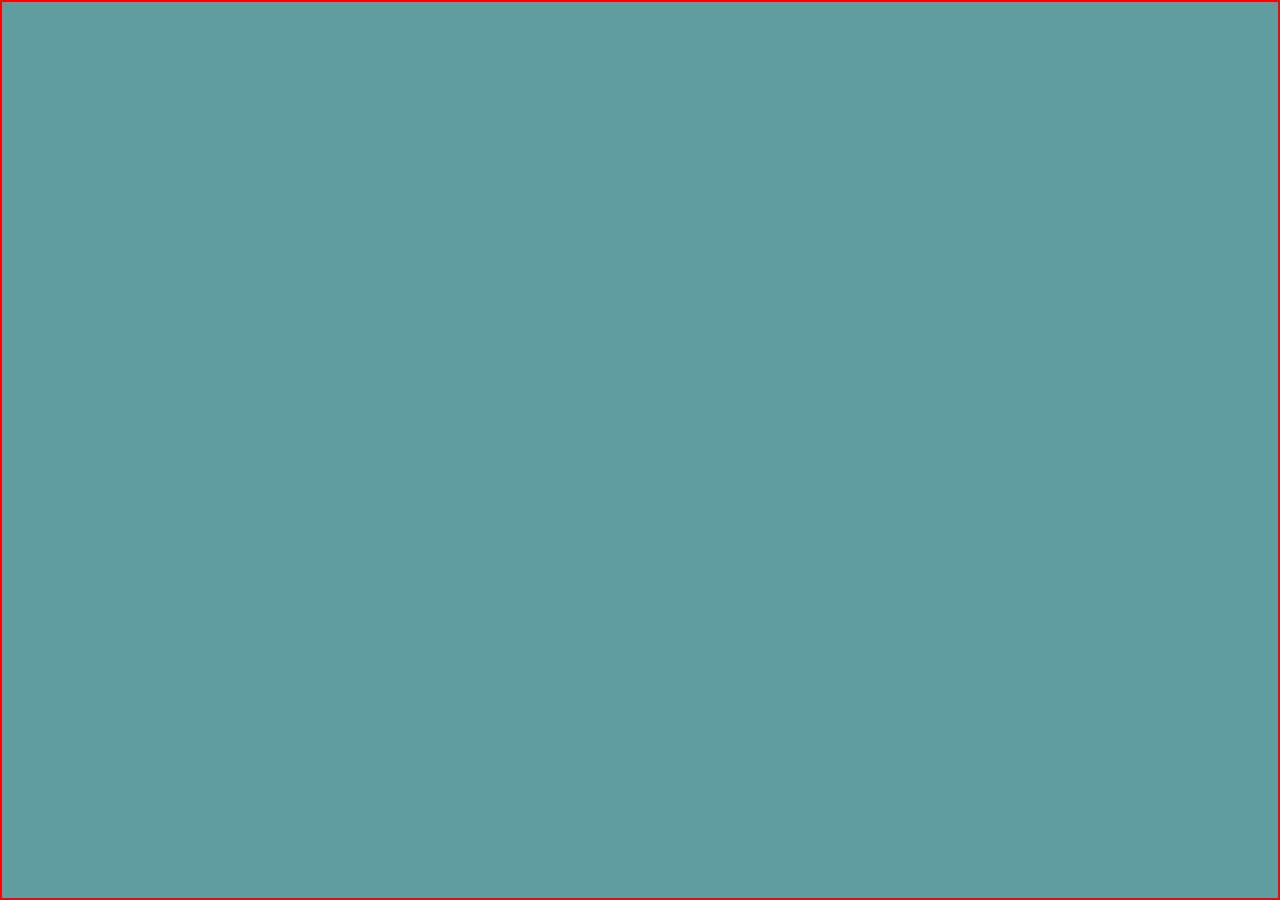
==== index.html @ da827016 "changing is done" ====
<!DOCTYPE html>
<html lang="en">
<head>
    <meta charset="UTF-8">
    <meta name="viewport" content="width=device-width, initial-scale=1.0">
    <title>Stuserve</title>
    <link rel="stylesheet" href="css/style.css">
</head>
<body>
    <div class="main-conatiner">

        
    </div>
</body>
</html>
---- css/style.css ----
*,body{
    margin: 0px;
    padding: 0px;
    box-sizing: border-box;
}
.main-conatiner{
    max-width: 1680px;
    margin: 0 auto;
    background: cadetblue;
    border: 2px solid red;
    height: 900px;
}
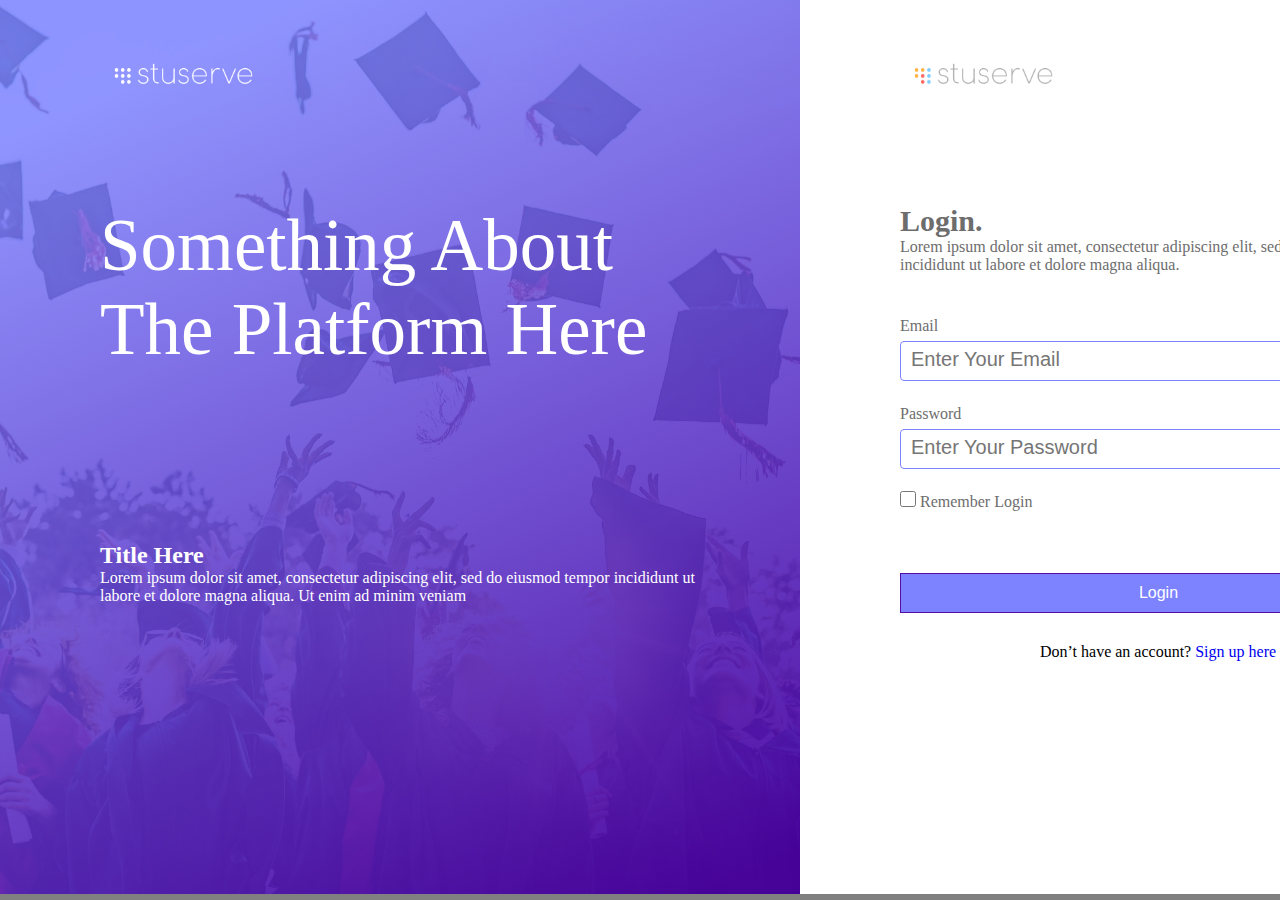
==== commit 582cb482: "changing is done" ====
--- a/index.html
+++ b/index.html
@@ -1,15 +1,64 @@
 <!DOCTYPE html>
 <html lang="en">
+
 <head>
     <meta charset="UTF-8">
     <meta name="viewport" content="width=device-width, initial-scale=1.0">
     <title>Stuserve</title>
     <link rel="stylesheet" href="css/style.css">
 </head>
+
 <body>
     <div class="main-conatiner">
-
-        
+        <!-- Login page -->
+        <div class="login-page">
+            <div class="login-content">
+                <div class="logo">
+                    <img src="images/first-logo.png" alt="" srcset="">
+                </div>
+                <div class="heading">
+                    Something About The Platform Here
+                </div>
+                <div class="paragraph">
+                    <h1>Title Here </h1>
+                    <p>
+                        Lorem ipsum dolor sit amet, consectetur adipiscing elit, sed do eiusmod tempor incididunt ut
+                        labore et dolore magna aliqua. Ut enim ad minim veniam
+                    </p>
+                </div>
+            </div>
+            <div class="login-form">
+                <div class="logo">
+                    <img src="images/second-logo.png" alt="" srcset="">
+                </div>
+                <div class="login-form-content">
+                    <h1> Login.</h1>
+                    <p> Lorem ipsum dolor sit amet, consectetur adipiscing elit, sed do eiusmod tempor incididunt ut
+                        labore et dolore magna aliqua.</p>
+                </div>
+                <div class="form">
+                    <div class="input-field">
+                        <p>
+                            <label for="">Email</label><br>
+                            <input type="text" placeholder="Enter Your Email">
+                        </p>
+                        <p>
+                            <label for="">Password</label><br>
+                            <input type="password" placeholder="Enter Your Password">
+                        </p>
+                        <p class="checkbox">
+                            <input type="checkbox">
+                            <label for="">Remember Login</label>
+                        </p>
+                    </div>
+                </div>
+                <button>Login</button>
+                <p>
+                    Don’t have an account? <span><a href="sign-up.html"> Sign up here</a></span>
+                </p>
+            </div>
+        </div>
     </div>
 </body>
+
 </html>--- a/css/style.css
+++ b/css/style.css
@@ -3,10 +3,217 @@
     padding: 0px;
     box-sizing: border-box;
 }
+body{
+    background: grey;
+}
 .main-conatiner{
-    max-width: 1680px;
+    max-width: 1920px;
     margin: 0 auto;
-    background: cadetblue;
-    border: 2px solid red;
     height: 900px;
-}+}
+.inner-container{
+    max-width: 1350px;
+    margin: 0 auto;
+    height: 400px;
+}
+  /* this  button use in all button in this webpage */
+button{
+    background: #7D83FF;
+    border: 1px solid #530FA4;
+    box-shadow: #000000;
+    outline: none;
+    cursor: pointer;
+}
+
+        /* Login page area  */
+.main-conatiner .sign-up-page{
+    display: grid;
+    grid-template-columns: auto 1fr;
+}
+.main-conatiner .sign-up-page .logo{
+    padding-top: 48px;
+    margin-bottom: 100px;
+}
+.main-conatiner .sign-up-page .sign-up-content{
+    background: url("../images/Sign\ Up.svg") no-repeat;
+    background-size: cover;
+    width: 800px;
+    height: 894px;
+    padding: 0px 100px;
+}
+.main-conatiner .sign-up-page .sign-up-content .heading{
+    font-size: 73px;
+    color: white;
+    margin-bottom: 170px;
+}
+.main-conatiner .sign-up-page .sign-up-content .paragraph h1{
+    font-size: 24px;
+    color: white;
+}
+.main-conatiner .sign-up-page .sign-up-content .paragraph p{
+    color: white;
+    font-size: 16px;
+}
+                 /* login form  start*/
+.main-conatiner .sign-up-page .sign-up-form{
+    padding: 0px 100px;
+    background: white;
+}
+.main-conatiner .sign-up-page .sign-up-form .sign-up-form-content{
+    margin-bottom: 37px;
+    color: #6D6D6D;
+}
+.main-conatiner .sign-up-page .sign-up-form .sign-up-form-content h1{
+    font-size: 30px;
+}
+.main-conatiner .sign-up-page .sign-up-form .sign-up-form-content p{
+    font-size: 16px;
+    padding: 0px 0px;
+}
+.main-conatiner .sign-up-page .sign-up-form .input-field p input{
+    width: 517px;
+    height: 40px;
+    border: 1px solid var(--unnamed-color-7d83ff);
+    border: 1px solid #7D83FF;
+    border-radius: 4px;
+    opacity: 1;
+    outline: none;
+    font-size: 16px;
+}
+.main-conatiner .sign-up-page .sign-up-form .input-field label{
+    font-size: 16px;
+    line-height: 30px;
+    padding: 0px 0px;
+}
+.main-conatiner .sign-up-page .sign-up-form .input-field p{
+    margin-bottom: 18px;
+    color: #6D6D6D;
+    padding: 0px 0px;
+}
+.main-conatiner .sign-up-page .sign-up-form .input-field p:last-child{
+    margin-bottom: 0px;
+}
+input::placeholder{
+   font-size: 20px;
+}
+.main-conatiner .sign-up-page .sign-up-form .input-field p input{
+    padding: 0px 10px;
+    line-height: 40px;
+}
+.main-conatiner .sign-up-page .sign-up-form .form{
+    margin-bottom: 56px;
+}
+.main-conatiner .sign-up-page .sign-up-form button{
+    width: 517px;
+    height: 40px;
+    color: white;
+    font-size: 16px;
+    margin-bottom: 30px;
+}
+.main-conatiner .sign-up-page .sign-up-form p{
+    padding: 0px 140px;
+  
+}
+.main-conatiner .sign-up-page .sign-up-form p span a{
+    text-decoration: none;
+}
+/* login page area end */
+
+/* Sign up page area start */
+.main-conatiner .login-page{
+    display: grid;
+    grid-template-columns: auto 1fr;
+}
+.main-conatiner .login-page .logo{
+    padding-top: 48px;
+    margin-bottom: 100px;
+}
+.main-conatiner .login-page .login-content{
+    background: url("../images/Bitmap.jpg") no-repeat;
+    background-size: cover;
+    width: 800px;
+    height: 894px;
+    padding: 0px 100px;
+}
+.main-conatiner .login-page .login-content .heading{
+    font-size: 73px;
+    color: white;
+    margin-bottom: 170px;
+}
+.main-conatiner .login-page .login-content .paragraph h1{
+    font-size: 24px;
+    color: white;
+}
+.main-conatiner .login-page .login-content .paragraph p{
+    color: white;
+    font-size: 16px;
+}
+                 /* login form  start*/
+.main-conatiner .login-page .login-form{
+    padding: 0px 100px;
+    background: white;
+}
+.main-conatiner .login-page .login-form .login-form-content{
+    margin-bottom: 37px;
+    color: #6D6D6D;
+}
+.main-conatiner .login-page .login-form .login-form-content h1{
+    font-size: 30px;
+}
+.main-conatiner .login-page .login-form .login-form-content p{
+    font-size: 16px;
+    padding: 0px 0px;
+}
+.main-conatiner .login-page .login-form .input-field p input{
+    width: 517px;
+    height: 40px;
+    border: 1px solid var(--unnamed-color-7d83ff);
+    border: 1px solid #7D83FF;
+    border-radius: 4px;
+    opacity: 1;
+    outline: none;
+    font-size: 16px;
+}
+.main-conatiner .login-page .login-form .input-field label{
+    font-size: 16px;
+  line-height: 30px;
+  padding: 0px 0px;
+}
+.main-conatiner .login-page .login-form .input-field p{
+    margin-bottom: 18px;
+    color: #6D6D6D;
+    padding: 0px 0px;
+}
+.main-conatiner .login-page .login-form .input-field p:last-child{
+    margin-bottom: 0px;
+}
+input::placeholder{
+   font-size: 20px;
+}
+.main-conatiner .login-page .login-form .input-field p input{
+    padding: 0px 10px;
+    line-height: 40px;
+}
+.main-conatiner .login-page .login-form .input-field .checkbox input{
+    width: 16px;
+    height: 16px;
+}
+.main-conatiner .login-page .login-form .form{
+    margin-bottom: 56px;
+}
+.main-conatiner .login-page .login-form button{
+    width: 517px;
+    height: 40px;
+    color: white;
+    font-size: 16px;
+    margin-bottom: 30px;
+}
+.main-conatiner .login-page .login-form p{
+    padding: 0px 140px;
+  
+}
+.main-conatiner .login-page .login-form p span a{
+    text-decoration: none;
+}
+
+/* Sign up page area end */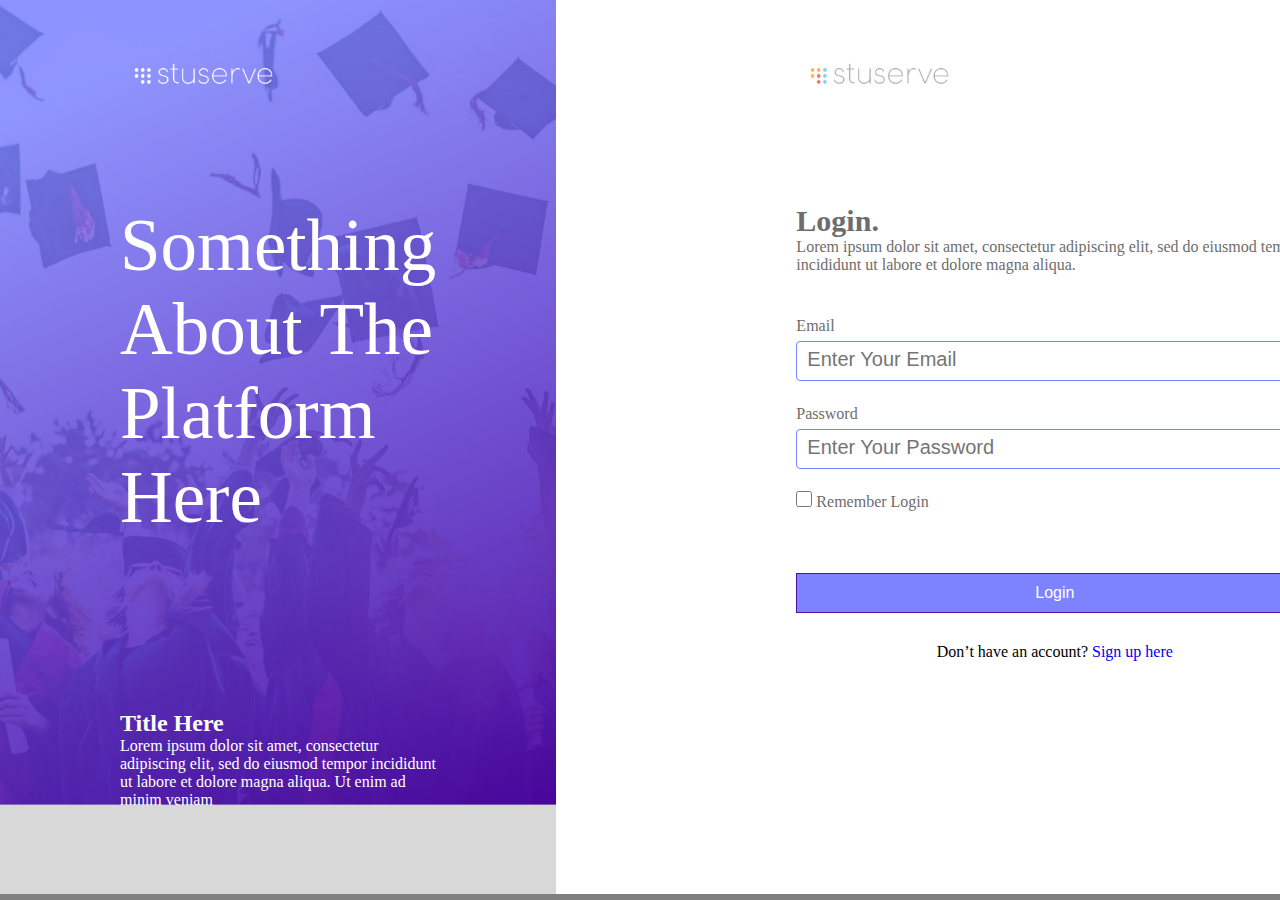
==== commit 31ac5902: "changing is done" ====
--- a/index.html
+++ b/index.html
@@ -53,7 +53,7 @@
                     </div>
                 </div>
                 <button>Login</button>
-                <p>
+                <p >
                     Don’t have an account? <span><a href="sign-up.html"> Sign up here</a></span>
                 </p>
             </div>
--- a/css/style.css
+++ b/css/style.css
@@ -26,51 +26,51 @@
 }
 
         /* Login page area  */
-.main-conatiner .sign-up-page{
+.main-conatiner .login-page{
     display: grid;
     grid-template-columns: auto 1fr;
 }
-.main-conatiner .sign-up-page .logo{
+.main-conatiner .login-page .logo{
     padding-top: 48px;
     margin-bottom: 100px;
 }
-.main-conatiner .sign-up-page .sign-up-content{
-    background: url("../images/Sign\ Up.svg") no-repeat;
+.main-conatiner .login-page .login-content{
+    background: url("../images/Bitmap.jpg") no-repeat;
     background-size: cover;
-    width: 800px;
+    width: 100%;
     height: 894px;
-    padding: 0px 100px;
-}
-.main-conatiner .sign-up-page .sign-up-content .heading{
+    padding: 0px 120px;
+}
+.main-conatiner .login-page .login-content .heading{
     font-size: 73px;
     color: white;
     margin-bottom: 170px;
 }
-.main-conatiner .sign-up-page .sign-up-content .paragraph h1{
+.main-conatiner .login-page .login-content .paragraph h1{
     font-size: 24px;
     color: white;
 }
-.main-conatiner .sign-up-page .sign-up-content .paragraph p{
+.main-conatiner .login-page .login-content .paragraph p{
     color: white;
     font-size: 16px;
 }
                  /* login form  start*/
-.main-conatiner .sign-up-page .sign-up-form{
-    padding: 0px 100px;
+.main-conatiner .login-page .login-form{
+    padding: 0px 240px;
     background: white;
 }
-.main-conatiner .sign-up-page .sign-up-form .sign-up-form-content{
+.main-conatiner .login-page .login-form .login-form-content{
     margin-bottom: 37px;
     color: #6D6D6D;
 }
-.main-conatiner .sign-up-page .sign-up-form .sign-up-form-content h1{
+.main-conatiner .login-page .login-form .login-form-content h1{
     font-size: 30px;
 }
-.main-conatiner .sign-up-page .sign-up-form .sign-up-form-content p{
-    font-size: 16px;
-    padding: 0px 0px;
-}
-.main-conatiner .sign-up-page .sign-up-form .input-field p input{
+.main-conatiner .login-page .login-form .login-form-content p{
+    font-size: 16px;
+   text-align: left;
+}
+.main-conatiner .login-page .login-form .input-field p input{
     width: 517px;
     height: 40px;
     border: 1px solid var(--unnamed-color-7d83ff);
@@ -80,91 +80,95 @@
     outline: none;
     font-size: 16px;
 }
-.main-conatiner .sign-up-page .sign-up-form .input-field label{
-    font-size: 16px;
-    line-height: 30px;
-    padding: 0px 0px;
-}
-.main-conatiner .sign-up-page .sign-up-form .input-field p{
+.main-conatiner .login-page .login-form .input-field label{
+    font-size: 16px;
+  line-height: 30px;
+    text-align: left;
+}
+.main-conatiner .login-page .login-form .input-field p{
     margin-bottom: 18px;
     color: #6D6D6D;
-    padding: 0px 0px;
-}
-.main-conatiner .sign-up-page .sign-up-form .input-field p:last-child{
+    text-align: left;
+}
+.main-conatiner .login-page .login-form .input-field p:last-child{
     margin-bottom: 0px;
 }
 input::placeholder{
    font-size: 20px;
 }
-.main-conatiner .sign-up-page .sign-up-form .input-field p input{
+.main-conatiner .login-page .login-form .input-field p input{
     padding: 0px 10px;
     line-height: 40px;
 }
-.main-conatiner .sign-up-page .sign-up-form .form{
+.main-conatiner .login-page .login-form .input-field .checkbox input{
+    width: 16px;
+    height: 16px;
+}
+.main-conatiner .login-page .login-form .form{
     margin-bottom: 56px;
 }
-.main-conatiner .sign-up-page .sign-up-form button{
+.main-conatiner .login-page .login-form button{
     width: 517px;
     height: 40px;
     color: white;
     font-size: 16px;
     margin-bottom: 30px;
 }
-.main-conatiner .sign-up-page .sign-up-form p{
-    padding: 0px 140px;
-  
-}
-.main-conatiner .sign-up-page .sign-up-form p span a{
+.main-conatiner .login-page .login-form p {
+    text-align: center;  
+}
+.main-conatiner .login-page .login-form p span a{
     text-decoration: none;
 }
+
 /* login page area end */
 
 /* Sign up page area start */
-.main-conatiner .login-page{
+.main-conatiner .sign-up-page{
     display: grid;
     grid-template-columns: auto 1fr;
 }
-.main-conatiner .login-page .logo{
+.main-conatiner .sign-up-page .logo{
     padding-top: 48px;
     margin-bottom: 100px;
 }
-.main-conatiner .login-page .login-content{
-    background: url("../images/Bitmap.jpg") no-repeat;
+.main-conatiner .sign-up-page .sign-up-content{
+   background: url("../images/Group\ 10473.svg") no-repeat;
     background-size: cover;
-    width: 800px;
+    width: 100%;
     height: 894px;
-    padding: 0px 100px;
-}
-.main-conatiner .login-page .login-content .heading{
+    padding: 0px 120px;
+}
+.main-conatiner .sign-up-page .sign-up-content .heading{
     font-size: 73px;
     color: white;
     margin-bottom: 170px;
 }
-.main-conatiner .login-page .login-content .paragraph h1{
+.main-conatiner .sign-up-page .sign-up-content .paragraph h1{
     font-size: 24px;
     color: white;
 }
-.main-conatiner .login-page .login-content .paragraph p{
-    color: white;
-    font-size: 16px;
-}
-                 /* login form  start*/
-.main-conatiner .login-page .login-form{
-    padding: 0px 100px;
+.main-conatiner .sign-up-page .sign-up-content .paragraph p{
+    color: white;
+    font-size: 16px;
+}
+
+.main-conatiner .sign-up-page .sign-up-form{
+    padding: 0px 240px;
     background: white;
 }
-.main-conatiner .login-page .login-form .login-form-content{
+.main-conatiner .sign-up-page .sign-up-form .sign-up-form-content{
     margin-bottom: 37px;
     color: #6D6D6D;
 }
-.main-conatiner .login-page .login-form .login-form-content h1{
+.main-conatiner .sign-up-page .sign-up-form .sign-up-form-content h1{
     font-size: 30px;
 }
-.main-conatiner .login-page .login-form .login-form-content p{
-    font-size: 16px;
-    padding: 0px 0px;
-}
-.main-conatiner .login-page .login-form .input-field p input{
+.main-conatiner .sign-up-page .sign-up-form .sign-up-form-content p{
+    font-size: 16px;
+    text-align: left;
+}
+.main-conatiner .sign-up-page .sign-up-form .input-field p input{
     width: 517px;
     height: 40px;
     border: 1px solid var(--unnamed-color-7d83ff);
@@ -174,46 +178,140 @@
     outline: none;
     font-size: 16px;
 }
-.main-conatiner .login-page .login-form .input-field label{
+.main-conatiner .sign-up-page .sign-up-form .input-field label{
+    font-size: 16px;
+    line-height: 30px;
+    text-align: left;
+}
+.main-conatiner .sign-up-page .sign-up-form .input-field p{
+    margin-bottom: 18px;
+    color: #6D6D6D;
+    text-align: left;
+}
+.main-conatiner .sign-up-page .sign-up-form .input-field p:last-child{
+    margin-bottom: 0px;
+}
+input::placeholder{
+   font-size: 20px;
+}
+.main-conatiner .sign-up-page .sign-up-form .input-field p input{
+    padding: 0px 10px;
+    line-height: 40px;
+}
+.main-conatiner .sign-up-page .sign-up-form .form{
+    margin-bottom: 56px;
+}
+.main-conatiner .sign-up-page .sign-up-form button{
+    width: 517px;
+    height: 40px;
+    color: white;
+    font-size: 16px;
+    margin-bottom: 30px;
+}
+.main-conatiner .sign-up-page .sign-up-form p{
+    text-align: center;
+}
+.main-conatiner .sign-up-page .sign-up-form p span a{
+    text-decoration: none;
+}
+/* Sign up page area end */
+
+/* forget password area start */
+.main-conatiner .forget-password-page{
+    display: grid;
+    grid-template-columns: auto 1fr;
+}
+.main-conatiner .forget-password-page .logo{
+    padding-top: 48px;
+    margin-bottom: 100px;
+}
+.main-conatiner .forget-password-page .forget-password-content{
+    background: url("../images/Group\ 10475.svg") no-repeat;
+    background-size: cover;
+    width: 100%;
+    height: 894px;
+    padding: 0px 120px;
+}
+.main-conatiner .forget-password-page .forget-password-content .heading{
+    font-size: 73px;
+    color: white;
+    margin-bottom: 170px;
+}
+.main-conatiner .forget-password-page .forget-password-content .paragraph h1{
+    font-size: 24px;
+    color: white;
+}
+.main-conatiner .forget-password-page .forget-password-content .paragraph p{
+    color: white;
+    font-size: 16px;
+}
+                 /* forget password form  start*/
+.main-conatiner .forget-password-page .forget-password-form{
+    padding: 0px 240px;
+    background: white;
+}
+.main-conatiner .forget-password-page .forget-password-form .forget-password-form-content{
+    margin-bottom: 37px;
+    color: #6D6D6D;
+    text-align: center;
+}
+.main-conatiner .forget-password-page .forget-password-form .forget-password-form-content h1{
+    font-size: 30px;
+    margin-bottom: 35px;
+}
+
+.main-conatiner .forget-password-page .forget-password-form .forget-password-form-content p{
+    font-size: 16px;
+}
+.main-conatiner .forget-password-page .forget-password-form .input-field p input{
+    width: 517px;
+    height: 40px;
+    border: 1px solid var(--unnamed-color-7d83ff);
+    border: 1px solid #7D83FF;
+    border-radius: 4px;
+    opacity: 1;
+    outline: none;
+    font-size: 16px;
+}
+.main-conatiner .forget-password-page .forget-password-form .input-field label{
     font-size: 16px;
   line-height: 30px;
   padding: 0px 0px;
 }
-.main-conatiner .login-page .login-form .input-field p{
+.main-conatiner .forget-password-page .forget-password-form .input-field p{
     margin-bottom: 18px;
     color: #6D6D6D;
     padding: 0px 0px;
 }
-.main-conatiner .login-page .login-form .input-field p:last-child{
+.main-conatiner .forget-password-page .forget-password-form .input-field p:last-child{
     margin-bottom: 0px;
 }
 input::placeholder{
    font-size: 20px;
 }
-.main-conatiner .login-page .login-form .input-field p input{
+.main-conatiner .forget-password-page .forget-password-form .input-field p input{
     padding: 0px 10px;
     line-height: 40px;
 }
-.main-conatiner .login-page .login-form .input-field .checkbox input{
+/* .main-conatiner .forget-password-page .forget-password-form .input-field .checkbox input{
     width: 16px;
     height: 16px;
-}
-.main-conatiner .login-page .login-form .form{
+} */
+.main-conatiner .forget-password-page .forget-password-form .form{
     margin-bottom: 56px;
 }
-.main-conatiner .login-page .login-form button{
+.main-conatiner .forget-password-page .forget-password-form button{
     width: 517px;
     height: 40px;
     color: white;
     font-size: 16px;
     margin-bottom: 30px;
 }
-.main-conatiner .login-page .login-form p{
+.main-conatiner .forget-password-page .forget-password-form p{
     padding: 0px 140px;
   
 }
-.main-conatiner .login-page .login-form p span a{
+.main-conatiner .forget-password-page .forget-password-form button a{
     text-decoration: none;
-}
-
-/* Sign up page area end */+    color: white;
+}
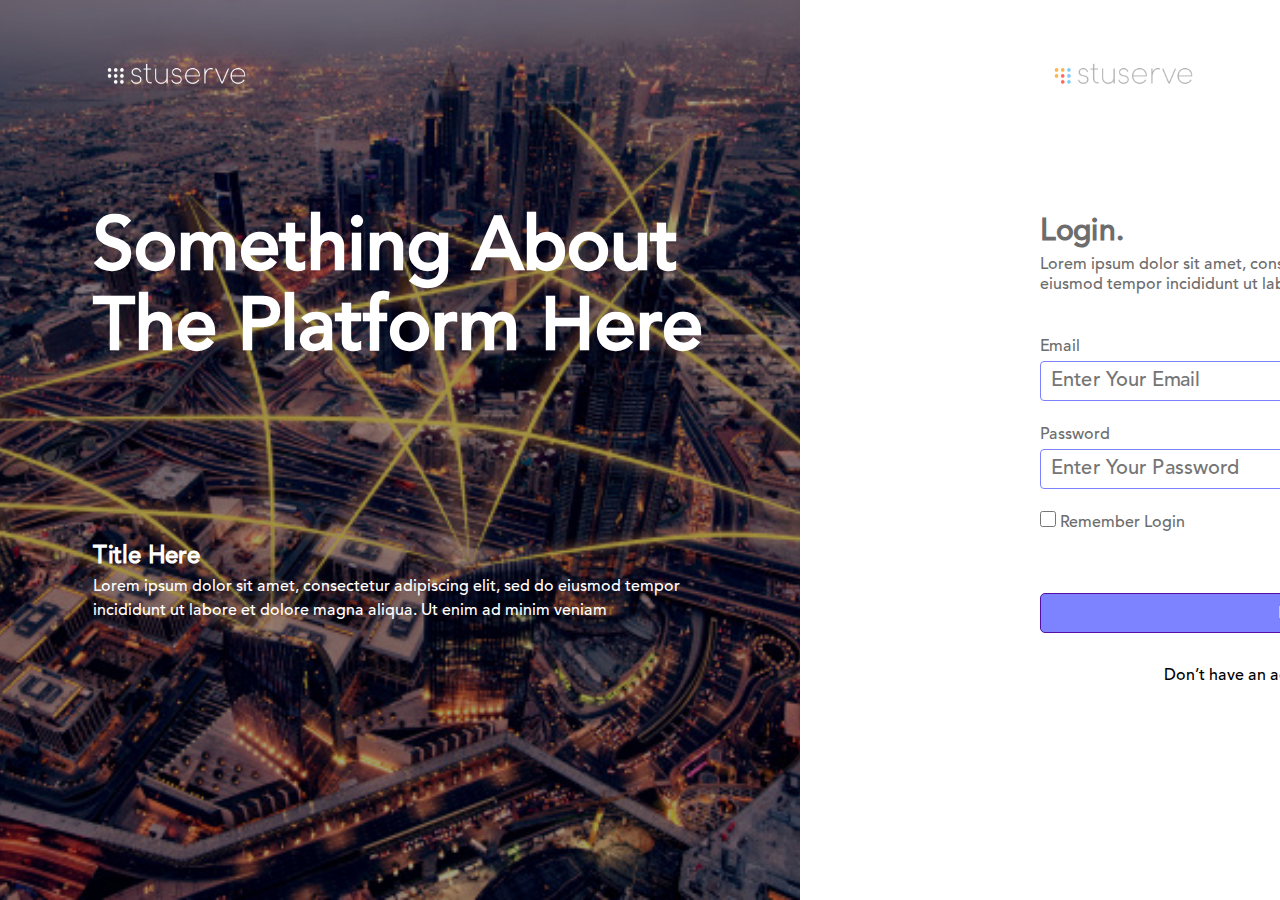
==== commit d9b588d3: "changing is done" ====
--- a/index.html
+++ b/index.html
@@ -17,7 +17,7 @@
                     <img src="images/first-logo.png" alt="" srcset="">
                 </div>
                 <div class="heading">
-                    Something About The Platform Here
+                    <h1>Something About The Platform Here</h1>
                 </div>
                 <div class="paragraph">
                     <h1>Title Here </h1>
--- a/css/style.css
+++ b/css/style.css
@@ -2,19 +2,24 @@
     margin: 0px;
     padding: 0px;
     box-sizing: border-box;
-}
-body{
-    background: grey;
+    font-family:"Avenir-Medium" ;   
+}
+/* body{
+    background:#A7A7A7;
+} */
+@font-face {
+    font-family: "Avenir-Medium" ;
+   src: url("../fonts/Avenir-Medium.ttf");
 }
 .main-conatiner{
     max-width: 1920px;
     margin: 0 auto;
-    height: 900px;
+    background: white;
+    /* padding-bottom: 40px; */
 }
 .inner-container{
-    max-width: 1350px;
+    max-width: 1240px;
     margin: 0 auto;
-    height: 400px;
 }
   /* this  button use in all button in this webpage */
 button{
@@ -23,8 +28,8 @@
     box-shadow: #000000;
     outline: none;
     cursor: pointer;
-}
-
+    border-radius: 5px;
+}
         /* Login page area  */
 .main-conatiner .login-page{
     display: grid;
@@ -35,16 +40,17 @@
     margin-bottom: 100px;
 }
 .main-conatiner .login-page .login-content{
-    background: url("../images/Bitmap.jpg") no-repeat;
+    background: url("../images/Group\ 10473.svg") no-repeat;
     background-size: cover;
-    width: 100%;
-    height: 894px;
-    padding: 0px 120px;
-}
-.main-conatiner .login-page .login-content .heading{
+    width: 800px;
+    height: 900px;
+    padding: 0px 93px;
+}
+.main-conatiner .login-page .login-content .heading h1{
     font-size: 73px;
     color: white;
     margin-bottom: 170px;
+    line-height: 80px;
 }
 .main-conatiner .login-page .login-content .paragraph h1{
     font-size: 24px;
@@ -69,6 +75,7 @@
 .main-conatiner .login-page .login-form .login-form-content p{
     font-size: 16px;
    text-align: left;
+   line-height: 20px;
 }
 .main-conatiner .login-page .login-form .input-field p input{
     width: 517px;
@@ -130,19 +137,20 @@
 }
 .main-conatiner .sign-up-page .logo{
     padding-top: 48px;
-    margin-bottom: 100px;
+    margin-bottom: 90px;
 }
 .main-conatiner .sign-up-page .sign-up-content{
    background: url("../images/Group\ 10473.svg") no-repeat;
     background-size: cover;
-    width: 100%;
-    height: 894px;
-    padding: 0px 120px;
-}
-.main-conatiner .sign-up-page .sign-up-content .heading{
+    width: 800px;
+    height: 900px;
+    padding: 0px 93px;
+}
+.main-conatiner .sign-up-page .sign-up-content .heading h1{
     font-size: 73px;
     color: white;
     margin-bottom: 170px;
+    line-height: 80px;
 }
 .main-conatiner .sign-up-page .sign-up-content .paragraph h1{
     font-size: 24px;
@@ -206,7 +214,7 @@
     height: 40px;
     color: white;
     font-size: 16px;
-    margin-bottom: 30px;
+    margin-bottom: 10px;
 }
 .main-conatiner .sign-up-page .sign-up-form p{
     text-align: center;
@@ -228,14 +236,15 @@
 .main-conatiner .forget-password-page .forget-password-content{
     background: url("../images/Group\ 10475.svg") no-repeat;
     background-size: cover;
-    width: 100%;
-    height: 894px;
-    padding: 0px 120px;
-}
-.main-conatiner .forget-password-page .forget-password-content .heading{
+    width: 800px;
+    height: 900px;
+    padding: 0px 93px;
+}
+.main-conatiner .forget-password-page .forget-password-content .heading h1{
     font-size: 73px;
     color: white;
     margin-bottom: 170px;
+    line-height: 80px;
 }
 .main-conatiner .forget-password-page .forget-password-content .paragraph h1{
     font-size: 24px;
@@ -293,10 +302,6 @@
     padding: 0px 10px;
     line-height: 40px;
 }
-/* .main-conatiner .forget-password-page .forget-password-form .input-field .checkbox input{
-    width: 16px;
-    height: 16px;
-} */
 .main-conatiner .forget-password-page .forget-password-form .form{
     margin-bottom: 56px;
 }
@@ -309,9 +314,277 @@
 }
 .main-conatiner .forget-password-page .forget-password-form p{
     padding: 0px 140px;
-  
 }
 .main-conatiner .forget-password-page .forget-password-form button a{
     text-decoration: none;
     color: white;
 }
+ /* User Profile Start */
+.main-conatiner .inner-container header{
+    display: grid;
+    grid-template-columns: auto 1fr;
+    grid-gap: 100px;
+    margin-bottom: 20px;
+}
+.main-conatiner .inner-container header .menu{
+    display: grid;
+    grid-template-columns: 1fr auto;
+    align-items: center;
+}
+  /* Left Menu */
+.main-conatiner .inner-container header .menu .left-menu ul{
+    height: 56px;
+}
+.main-conatiner .inner-container header .menu .left-menu ul li{
+    display: inline-block;
+    margin-right: 46px;
+    line-height: 56px;
+}
+.main-conatiner .inner-container header .menu .left-menu ul li:last-child{
+    margin-right: 0px;
+}
+.main-conatiner .inner-container header .menu .left-menu ul li a{
+    text-decoration: none;
+    text-transform: capitalize;
+    font-size: 16px;
+    color: #A7A7A7;
+}
+.main-conatiner .inner-container header .menu .left-menu ul li a:hover{
+    color: blue;
+}
+  /* Right Menu  */
+  .main-conatiner .inner-container header .menu .right-menu{
+    display: grid;
+    grid-template-columns: auto 1fr;
+    grid-gap: 10px;
+  }
+  .main-conatiner .inner-container header .menu .right-menu img{
+      align-self: center;
+  }
+  .main-conatiner .inner-container header .menu .right-menu ul{
+    height: 56px; 
+}
+.main-conatiner .inner-container header .menu .right-menu ul li{
+    display: inline-block;
+    line-height: 56px; 
+    margin-right: 36px;
+}
+.main-conatiner .inner-container header .menu .right-menu ul li:last-child{
+    margin-right: 0px;
+}
+.main-conatiner .inner-container header .menu .right-menu ul li a{
+    text-decoration: none;
+    text-transform: capitalize;
+    font-size: 16px;
+    color: #A7A7A7;
+}
+.main-conatiner .inner-container header .menu .right-menu ul li a:hover{
+    color: blue;
+}
+.main-conatiner .inner-container .side-menu-profile{
+    display: grid;
+    grid-template-columns: 167px 1fr;
+    grid-gap: 100px;
+    justify-items: center;
+}
+.main-conatiner .inner-container .side-menu-profile .sports-club-menu ul li {
+    list-style: none;
+    margin-bottom: 6px;
+}
+.main-conatiner .inner-container .side-menu-profile .sports-club-menu ul li:last-child{
+    margin-bottom: 0px;
+}
+.main-conatiner .inner-container .side-menu-profile .sports-club-menu ul li a{
+   text-transform: capitalize;
+   font-size: 16px;
+   color: black;
+   text-decoration: none;
+}
+.main-conatiner .inner-container .side-menu-profile .sports-club-menu ul li a:hover{
+    color: blue;
+}
+.main-conatiner .inner-container .side-menu-profile .sports-club-menu ul li ul{
+    margin-top: 10px;
+}
+.main-conatiner .inner-container .side-menu-profile .sports-club-menu ul li ul li a{
+    text-transform: capitalize;
+    color: #A7A7A7;
+}
+.main-conatiner .inner-container .side-menu-profile .user-profile-logo{
+    text-align: center;
+    margin-bottom: 20px;
+}
+.main-conatiner .inner-container .side-menu-profile .sports-club-menu ul li ul{
+    margin-top: 10px;
+}
+.main-conatiner .inner-container .side-menu-profile .user-profile form .input-field input{
+    width: 704px;
+    height: 50px;
+    outline: none;
+    background: #F9F9FC;
+    border: none;
+    padding: 0px 10px;
+    line-height: 50;
+    border-radius: 10px;
+}
+.main-conatiner .inner-container .side-menu-profile .user-profile form .input-field select{
+    width: 704px;
+    height: 50px;
+    outline: none;
+    background: #F9F9FC;
+    border: none;
+    padding: 0px 10px;
+    line-height: 50;
+    border-radius: 10px;
+}
+.main-conatiner .inner-container .side-menu-profile .user-profile form .input-field p{
+    display: grid;
+    grid-template-columns: 1fr;
+    grid-gap: 10px;
+    margin-bottom: 44px;
+}
+.main-conatiner .inner-container .side-menu-profile .user-profile form .input-field p:last-child{
+    margin-bottom: 0px;
+}
+/* Stuserve guilds */
+.main-conatiner .inner-container .side-menu-profile{
+    display: grid;
+    grid-template-columns: 167px 1fr;
+    grid-gap: 100px;
+    justify-items: left;
+}
+.main-conatiner .inner-container .side-menu-profile .stuserve-guilds{
+    display: grid;
+    grid-template-columns: 1fr 1fr;
+    grid-gap: 17px;
+}
+.main-conatiner .inner-container .side-menu-profile .stuserve-guilds .stuserve-boxes .stuserve-heading{
+    display: grid;
+    grid-template-columns: auto 1fr;
+    justify-items: end;
+    margin-bottom: 15px;
+}
+.main-conatiner .inner-container .side-menu-profile .stuserve-guilds .stuserve-boxes .stuserve-heading h1{
+    font-weight: normal;
+    font-size: 20px;
+}
+.main-conatiner .inner-container .side-menu-profile .stuserve-guilds .stuserve-boxes .stuserve-heading img{
+    align-self: center;
+}
+.main-conatiner .inner-container .side-menu-profile .stuserve-guilds .stuserve-boxes{
+    box-shadow: 0px 0px 6px 0px;
+    border-radius: 10px;
+    max-width: 476px;
+    /* padding-left: 19px;
+    padding-right: 19px;
+    padding-bottom: 21px; */
+    padding: 19px 22px;
+}
+.main-conatiner .inner-container .side-menu-profile .stuserve-guilds .stuserve-boxes p{
+    margin-bottom: 19px;
+    font-size: 16px;
+}
+.main-conatiner .inner-container .side-menu-profile .stuserve-guilds .stuserve-boxes button{
+    width: 130px;
+    height: 30px;
+    color: white;
+    line-height: 30px;
+}
+                                   /* feed and posts */
+.main-conatiner .inner-container .side-menu-profile{
+    margin-bottom: 30px;
+}                                   
+.main-conatiner .inner-container .side-menu-profile .all-posts-menu ul #posts-menu{
+    color: black;
+}
+.main-conatiner .inner-container .side-menu-profile .all-posts-menu ul li {
+    list-style: none;
+    margin-bottom: 28px;
+}
+.main-conatiner .inner-container .side-menu-profile .all-posts-menu ul li:last-child{
+    margin-bottom: 0px;
+}
+.main-conatiner .inner-container .side-menu-profile .all-posts-menu ul li a{
+    text-decoration: none;
+    color: #A7A7A7;
+}
+.main-conatiner .inner-container .side-menu-profile .all-posts-menu ul li a:hover{
+    color: blue;
+}
+.main-conatiner .inner-container .side-menu-profile .all-posts-menu ul li ul{
+    padding-left: 20px;
+    margin-top: 10px;
+}
+.main-conatiner .inner-container .side-menu-profile .all-posts-menu ul li .first-inner-menu li{
+    margin-bottom: 10px;
+}
+.main-conatiner .inner-container .my-post{
+    width: 140px;
+    height: 30px;
+    color: white;
+    margin-left:266px;
+    margin-bottom: 10px;
+}
+.main-conatiner .inner-container .side-menu-profile .stuserve-feed-posts{
+    display: grid;
+    grid-template-columns: 1fr 1fr;
+    grid-gap: 17px;
+}
+.main-conatiner .inner-container .side-menu-profile .stuserve-feed-posts .feed-boxes{
+    width: 476px;
+    /* height: 192px; */
+    box-shadow: 0px 0px 6px 0px;
+    border-radius: 10px;
+    padding: 19px 22px;
+}
+.main-conatiner .inner-container .side-menu-profile .stuserve-feed-posts .feed-boxes .stuserve-heading{
+    display: grid;
+    grid-template-columns: auto 1fr;
+    justify-items: end;
+    /* margin-bottom: 15px; */
+}
+.main-conatiner .inner-container .side-menu-profile .stuserve-feed-posts .feed-boxes .stuserve-heading h1{
+    font-size: 16px;
+}
+.main-conatiner .inner-container .side-menu-profile .stuserve-feed-posts .feed-boxes .stuserve-heading img{
+    align-self: center;
+}
+.main-conatiner .inner-container .side-menu-profile .stuserve-feed-posts .feed-boxes h4{
+    color: #8F8F8F;
+    font-size: 14px;
+    font-weight: normal;
+    margin-bottom: 6px;
+}
+.main-conatiner .inner-container .side-menu-profile .stuserve-feed-posts .feed-boxes p{
+    line-height: 20px;
+    color: #393939;
+    font-size: 16px;
+    margin-bottom: 20px;
+}
+.main-conatiner .inner-container .side-menu-profile .stuserve-feed-posts .feed-boxes img{
+    margin-bottom: 8px;
+}
+.main-conatiner .inner-container .side-menu-profile .stuserve-feed-posts .feed-boxes .mesaging{
+    display: grid;
+    grid-template-columns: auto 1fr 1fr;
+    grid-template-rows: 1fr;
+    grid-gap: 6px;
+    align-items: center;
+}
+.main-conatiner .inner-container .side-menu-profile .stuserve-feed-posts .feed-boxes .mesaging .icons{
+    justify-self: end;
+    width: 12px;
+    height: 16px;
+}
+/* .main-conatiner .inner-container .side-menu-profile .stuserve-feed-posts .feed-posts-boxes{
+    width: 476px;
+    height: 192px;
+    box-shadow: 0px 0px 6px 0px;
+    border-radius: 10px; 
+}
+.main-conatiner .inner-container .side-menu-profile .stuserve-feed-posts .posts-boxes{
+    width: 476px;
+    height: 192px;
+    box-shadow: 0px 0px 6px 0px;
+    border-radius: 10px; 
+} */
